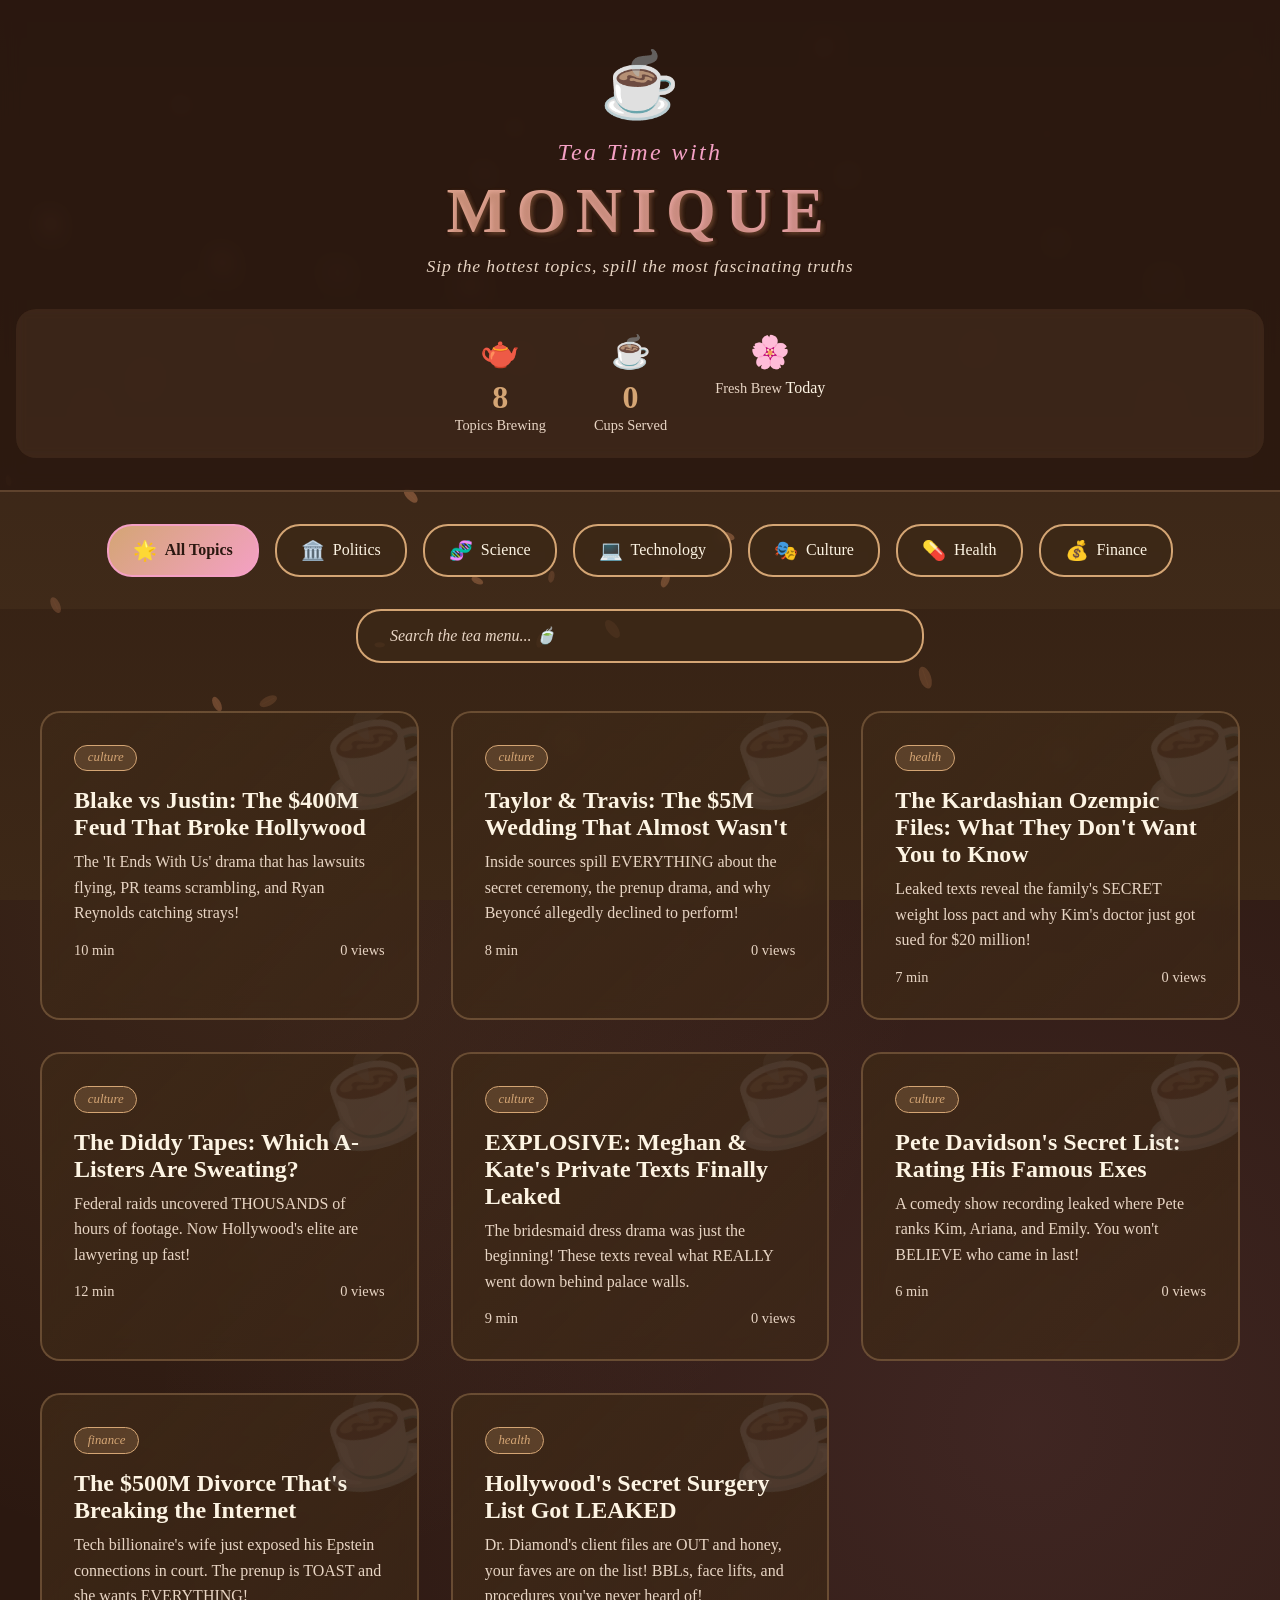
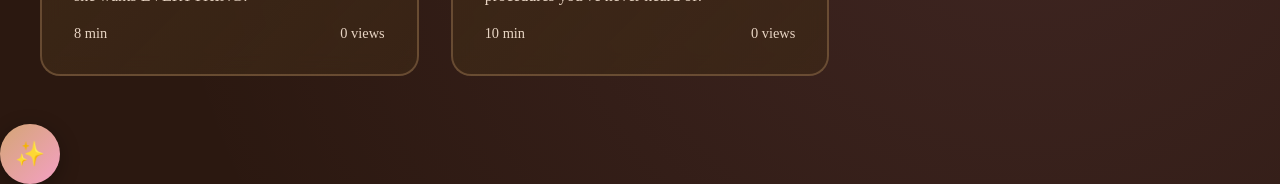
==== index.html @ 7e289575 "Initial commit - Tea Time with Monique TMZ Edition ☕" ====
<!DOCTYPE html>
<html lang="en">
<head>
    <meta charset="UTF-8">
    <meta name="viewport" content="width=device-width, initial-scale=1.0">
    <title>Tea Time with Monique - Where Complex Topics Become Delightfully Clear</title>
    <link rel="stylesheet" href="css/styles.css">
</head>
<body>
    <!-- Animated Background -->
    <div class="particles" id="particles"></div>
    
    <!-- Tea Steam Animation -->
    <div class="tea-steam-container">
        <div class="steam steam-1"></div>
        <div class="steam steam-2"></div>
        <div class="steam steam-3"></div>
    </div>
    
    <!-- Header -->
    <header class="main-header">
        <div class="logo-container">
            <div class="teacup">☕</div>
            <h1 class="elegant-title">Tea Time with</h1>
            <h1 class="glitch" data-text="MONIQUE">MONIQUE</h1>
            <p class="tagline">Sip the hottest topics, spill the most fascinating truths</p>
        </div>
        
        <div class="stats">
            <div class="stat">
                <span class="stat-icon">🫖</span>
                <span class="stat-number" id="topicCount">0</span>
                <span class="stat-label">Topics Brewing</span>
            </div>
            <div class="stat">
                <span class="stat-icon">☕</span>
                <span class="stat-number" id="viewCount">0</span>
                <span class="stat-label">Cups Served</span>
            </div>
            <div class="stat">
                <span class="stat-icon">🌸</span>
                <span class="stat-label">Fresh Brew</span>
                <span class="stat-value">Today</span>
            </div>
        </div>
    </header>    
    <!-- Navigation -->
    <nav class="category-nav">
        <button class="category-btn active" data-category="all">
            <span class="icon">🌟</span> All Topics
        </button>
        <button class="category-btn" data-category="politics">
            <span class="icon">🏛️</span> Politics
        </button>
        <button class="category-btn" data-category="science">
            <span class="icon">🧬</span> Science
        </button>
        <button class="category-btn" data-category="technology">
            <span class="icon">💻</span> Technology
        </button>
        <button class="category-btn" data-category="culture">
            <span class="icon">🎭</span> Culture
        </button>
        <button class="category-btn" data-category="health">
            <span class="icon">💊</span> Health
        </button>
        <button class="category-btn" data-category="finance">
            <span class="icon">💰</span> Finance
        </button>
    </nav>
    
    <!-- Search Bar -->
    <div class="search-container">
        <input type="text" id="searchInput" placeholder="Search the tea menu... 🍵" class="search-input">
    </div>    
    <!-- Main Content -->
    <main class="content">
        <div class="topics-grid" id="topicsGrid">
            <!-- Topics will be dynamically loaded here -->
        </div>
    </main>
    
    <!-- Modal -->
    <div class="modal" id="topicModal">
        <div class="modal-content">
            <button class="modal-close" onclick="closeModal()">&times;</button>
            <div class="modal-body" id="modalBody">
                <!-- Topic content will be loaded here -->
            </div>
        </div>
    </div>
    
    <!-- Floating Menu -->
    <div class="floating-menu">
        <button class="fab-btn" onclick="toggleMenu()">✨</button>
        <div class="fab-menu" id="fabMenu">
            <button class="fab-item" onclick="randomTopic()" title="Random Topic">🎲</button>
            <button class="fab-item" onclick="toggleDarkMode()" title="Toggle Dark Mode">🌓</button>
            <button class="fab-item" onclick="toggleFullscreen()" title="Fullscreen">⛶</button>
            <button class="fab-item" onclick="testModal()" title="Test Modal">🧪</button>
        </div>
    </div>
    
    <!-- Scripts -->
    <script src="js/particles.js"></script>
    <script src="js/main.js"></script>
</body>
</html>
---- css/styles.css ----
/* Tea Time with Monique - Elegant Tea Theme */

:root {
    --primary: #d4a574;        /* Warm tea brown */
    --secondary: #f4a0c4;      /* Rose tea pink */
    --accent: #8b5a3c;         /* Dark tea */
    --bg-dark: #2b1810;        /* Dark wood */
    --bg-card: #3d2817;        /* Warm brown */
    --text-primary: #fdf4e3;   /* Cream */
    --text-secondary: #e8d5c4; /* Light cream */
    --gradient-tea: linear-gradient(135deg, #d4a574 0%, #f4a0c4 100%);
    --gradient-rose: linear-gradient(135deg, #f4a0c4 0%, #ffd4e5 100%);
    --gradient-steam: linear-gradient(180deg, rgba(255,255,255,0.8) 0%, rgba(255,255,255,0) 100%);
}

* {
    margin: 0;
    padding: 0;
    box-sizing: border-box;
}

body {
    font-family: 'Georgia', 'Times New Roman', serif;
    background: var(--bg-dark);
    color: var(--text-primary);
    min-height: 100vh;
    overflow-x: hidden;
    position: relative;
    background-image: 
        radial-gradient(circle at 20% 50%, rgba(212, 165, 116, 0.1) 0%, transparent 50%),
        radial-gradient(circle at 80% 80%, rgba(244, 160, 196, 0.1) 0%, transparent 50%);
}
/* Particles Background - now with floating tea leaves */
.particles {
    position: fixed;
    top: 0;
    left: 0;
    width: 100%;
    height: 100%;
    z-index: -1;
    background: linear-gradient(to bottom, #2b1810 0%, #3d2817 100%);
}

/* Tea Steam Animation */
.tea-steam-container {
    position: fixed;
    bottom: -50px;
    left: 50%;
    transform: translateX(-50%);
    z-index: 0;
    pointer-events: none;
}

.steam {
    position: absolute;
    width: 60px;
    height: 100px;
    background: var(--gradient-steam);
    filter: blur(10px);
    opacity: 0;
    animation: steamFloat 4s infinite;
}

.steam-1 { animation-delay: 0s; left: -30px; }
.steam-2 { animation-delay: 1.5s; left: 0px; }
.steam-3 { animation-delay: 3s; left: 30px; }

@keyframes steamFloat {
    0% {
        transform: translateY(0) scaleX(1);
        opacity: 0;
    }
    15% {
        opacity: 0.5;
    }
    50% {
        transform: translateY(-200px) scaleX(1.5);
        opacity: 0.3;
    }
    100% {
        transform: translateY(-400px) scaleX(2);
        opacity: 0;
    }
}

/* Header */
.main-header {
    text-align: center;
    padding: 3rem 1rem 2rem;
    background: rgba(43, 24, 16, 0.8);
    backdrop-filter: blur(10px);
    border-bottom: 2px solid rgba(212, 165, 116, 0.3);
    position: relative;
}

/* Teacup Animation */
.teacup {
    font-size: 4rem;
    margin-bottom: 1rem;
    animation: teacupSway 3s ease-in-out infinite;
    display: inline-block;
}

@keyframes teacupSway {
    0%, 100% { transform: rotate(-5deg); }
    50% { transform: rotate(5deg); }
}

.elegant-title {
    font-size: 1.5rem;
    font-weight: 300;
    font-style: italic;
    color: var(--secondary);
    margin-bottom: 0.5rem;
    letter-spacing: 0.1em;
}

.logo-container h1.glitch {
    font-size: 4rem;
    font-weight: 900;
    letter-spacing: 0.15em;
    margin-bottom: 0.5rem;
    background: var(--gradient-tea);
    -webkit-background-clip: text;
    -webkit-text-fill-color: transparent;
    animation: shimmer 3s ease-in-out infinite;
}

@keyframes shimmer {
    0%, 100% { filter: brightness(1) drop-shadow(0 0 20px rgba(212, 165, 116, 0.5)); }
    50% { filter: brightness(1.2) drop-shadow(0 0 30px rgba(244, 160, 196, 0.8)); }
}
/* Glitch Effect - Subtle tea-themed */
.glitch {
    position: relative;
    text-shadow: 2px 2px 4px rgba(139, 90, 60, 0.3);
}

.glitch::before,
.glitch::after {
    content: attr(data-text);
    position: absolute;
    top: 0;
    left: 0;
    width: 100%;
    height: 100%;
    opacity: 0.8;
}

.glitch::before {
    animation: glitch-1 0.3s infinite;
    color: var(--primary);
    z-index: -1;
}

.glitch::after {
    animation: glitch-2 0.3s infinite;
    color: var(--secondary);
    z-index: -2;
}

@keyframes glitch-1 {
    0%, 100% { clip-path: inset(0 0 0 0); }
    20% { clip-path: inset(20% 0 60% 0); transform: translate(-1px, 1px); }
}
@keyframes glitch-2 {
    0%, 100% { clip-path: inset(0 0 0 0); }
    20% { clip-path: inset(30% 0 40% 0); transform: translate(1px, -1px); }
}

/* Header Elements */
.subtitle {
    font-size: 2rem;
    color: var(--primary);
    margin-bottom: 0.5rem;
}

.tagline {
    color: var(--text-secondary);
    font-size: 1.1rem;
    font-style: italic;
    letter-spacing: 0.05em;
}

/* Stats */
.stats {
    display: flex;
    justify-content: center;
    gap: 3rem;
    margin-top: 2rem;
    padding: 1.5rem;
    background: rgba(212, 165, 116, 0.1);
    border-radius: 20px;
    backdrop-filter: blur(5px);
}
.stat {
    text-align: center;
    position: relative;
}

.stat-icon {
    display: block;
    font-size: 2rem;
    margin-bottom: 0.5rem;
    animation: float 3s ease-in-out infinite;
}

.stat:nth-child(1) .stat-icon { animation-delay: 0s; }
.stat:nth-child(2) .stat-icon { animation-delay: 1s; }
.stat:nth-child(3) .stat-icon { animation-delay: 2s; }

@keyframes float {
    0%, 100% { transform: translateY(0); }
    50% { transform: translateY(-10px); }
}

.stat-number {
    display: block;
    font-size: 2rem;
    font-weight: bold;
    color: var(--primary);
}

.stat-label {
    color: var(--text-secondary);
    font-size: 0.9rem;
}

/* Navigation - Tea Service Menu */
.category-nav {
    display: flex;
    justify-content: center;
    flex-wrap: wrap;
    gap: 1rem;
    padding: 2rem 1rem;
    background: rgba(212, 165, 116, 0.05);
}

.category-btn {
    background: rgba(61, 40, 23, 0.8);
    border: 2px solid var(--primary);
    color: var(--text-primary);
    padding: 0.8rem 1.5rem;
    border-radius: 25px;
    cursor: pointer;
    transition: all 0.3s ease;
    display: flex;
    align-items: center;
    gap: 0.5rem;
    font-size: 1rem;
    font-family: Georgia, serif;
    backdrop-filter: blur(5px);
}
.category-btn:hover {
    transform: translateY(-2px);
    box-shadow: 0 5px 20px rgba(212, 165, 116, 0.4);
    background: rgba(212, 165, 116, 0.2);
}

.category-btn.active {
    background: var(--gradient-tea);
    border-color: var(--secondary);
    color: var(--bg-dark);
    font-weight: bold;
}

.category-btn .icon {
    font-size: 1.2rem;
}

/* Search - Tea Menu */
.search-container {
    max-width: 600px;
    margin: 0 auto;
    padding: 0 1rem;
}

.search-input {
    width: 100%;
    padding: 1rem 2rem;
    background: rgba(61, 40, 23, 0.8);
    border: 2px solid var(--primary);
    border-radius: 25px;
    color: var(--text-primary);
    font-size: 1rem;
    font-family: Georgia, serif;
    transition: all 0.3s ease;
}

.search-input::placeholder {
    color: var(--text-secondary);
    font-style: italic;
}
.search-input:focus {
    outline: none;
    border-color: var(--secondary);
    box-shadow: 0 0 30px rgba(244, 160, 196, 0.3);
    background: rgba(61, 40, 23, 0.9);
}

/* Topics Grid */
.content {
    padding: 3rem 1rem;
}

.topics-grid {
    display: grid;
    grid-template-columns: repeat(auto-fill, minmax(300px, 1fr));
    gap: 2rem;
    max-width: 1200px;
    margin: 0 auto;
}

/* Topic Card - Tea Cup Style */
.topic-card {
    background: linear-gradient(135deg, rgba(61, 40, 23, 0.9) 0%, rgba(61, 40, 23, 0.7) 100%);
    border-radius: 20px;
    padding: 2rem;
    cursor: pointer;
    transition: all 0.3s ease;
    position: relative;
    overflow: hidden;
    border: 2px solid rgba(212, 165, 116, 0.3);
    backdrop-filter: blur(10px);
}

.topic-card::before {
    content: '☕';
    position: absolute;
    top: -20px;
    right: -20px;
    font-size: 100px;
    opacity: 0.1;
    transform: rotate(-15deg);
    transition: all 0.3s ease;
}
.topic-card:hover {
    transform: translateY(-5px);
    border-color: var(--secondary);
    box-shadow: 0 10px 40px rgba(244, 160, 196, 0.3);
    background: linear-gradient(135deg, rgba(61, 40, 23, 0.95) 0%, rgba(212, 165, 116, 0.2) 100%);
}

.topic-card:hover::before {
    opacity: 0.2;
    transform: rotate(-20deg) scale(1.1);
}

.topic-category {
    display: inline-block;
    padding: 0.3rem 0.8rem;
    background: rgba(212, 165, 116, 0.2);
    color: var(--primary);
    border: 1px solid var(--primary);
    border-radius: 15px;
    font-size: 0.8rem;
    margin-bottom: 1rem;
    font-style: italic;
}
.topic-title {
    font-size: 1.5rem;
    margin-bottom: 0.5rem;
    color: var(--text-primary);
}

.topic-description {
    color: var(--text-secondary);
    line-height: 1.6;
    margin-bottom: 1rem;
}

.topic-meta {
    display: flex;
    justify-content: space-between;
    align-items: center;
    color: var(--text-secondary);
    font-size: 0.9rem;
}

/* Modal - Tea Service */
.modal {
    display: none;
    position: fixed;
    top: 0;
    left: 0;
    width: 100%;
    height: 100%;
    background: rgba(43, 24, 16, 0.95);
    z-index: 1000;
    overflow-y: auto;
}
.modal.active {
    display: block;
    animation: fadeIn 0.3s ease;
}

.modal-content {
    max-width: 900px;
    margin: 2rem auto;
    background: linear-gradient(135deg, rgba(61, 40, 23, 0.98) 0%, rgba(61, 40, 23, 0.95) 100%);
    border-radius: 20px;
    position: relative;
    animation: slideUp 0.3s ease;
    border: 2px solid rgba(212, 165, 116, 0.3);
    box-shadow: 0 20px 60px rgba(0, 0, 0, 0.5);
}

.modal-close {
    position: absolute;
    top: 1rem;
    right: 1rem;
    background: none;
    border: none;
    color: var(--primary);
    font-size: 2rem;
    cursor: pointer;
    z-index: 10;
    transition: transform 0.3s ease;
}

.modal-close:hover {
    transform: rotate(90deg);
    color: var(--secondary);
}
.modal-body {
    padding: 3rem;
    color: var(--text-primary);
    line-height: 1.8;
    font-family: Georgia, serif;
}
}

/* Floating Menu */
.floating-menu {
    position: fixed;
    bottom: 2rem;
    right: 2rem;
    z-index: 999;
}

.fab-btn {
    width: 60px;
    height: 60px;
    border-radius: 50%;
    background: var(--gradient-tea);
    border: none;
    color: var(--bg-dark);
    font-size: 1.5rem;
    cursor: pointer;
    box-shadow: 0 5px 20px rgba(0, 0, 0, 0.3);
    transition: transform 0.3s ease;
}

.fab-btn:hover {
    transform: scale(1.1) rotate(15deg);
}
.fab-menu {
    position: absolute;
    bottom: 70px;
    right: 0;
    display: none;
    flex-direction: column;
    gap: 0.5rem;
}

.fab-menu.active {
    display: flex;
}

.fab-item {
    width: 50px;
    height: 50px;
    border-radius: 50%;
    background: var(--bg-card);
    border: 2px solid var(--primary);
    color: var(--primary);
    font-size: 1.2rem;
    cursor: pointer;
    transition: all 0.3s ease;
}

.fab-item:hover {
    background: var(--primary);
    color: var(--bg-dark);
    transform: scale(1.1);
}
/* Animations */
@keyframes fadeIn {
    from { opacity: 0; }
    to { opacity: 1; }
}

@keyframes slideUp {
    from { transform: translateY(50px); opacity: 0; }
    to { transform: translateY(0); opacity: 1; }
}

/* Responsive */
@media (max-width: 768px) {
    .logo-container h1 {
        font-size: 2.5rem;
    }
    
    .stats {
        gap: 1.5rem;
    }
    
    .topics-grid {
        grid-template-columns: 1fr;
    }
    
    .modal-body {
        padding: 2rem;
    }
}

/* Light mode - Afternoon tea theme */
body.light-mode {
    --bg-dark: #fdf4e3;           /* Cream */
    --bg-card: #ffffff;           /* White china */
    --text-primary: #3d2817;      /* Dark tea */
    --text-secondary: #8b5a3c;    /* Medium tea */
    --primary: #8b5a3c;           /* Dark tea for light mode */
    --secondary: #d4a574;         /* Light tea */
    background-image: 
        radial-gradient(circle at 20% 50%, rgba(212, 165, 116, 0.15) 0%, transparent 50%),
        radial-gradient(circle at 80% 80%, rgba(244, 160, 196, 0.15) 0%, transparent 50%);
}
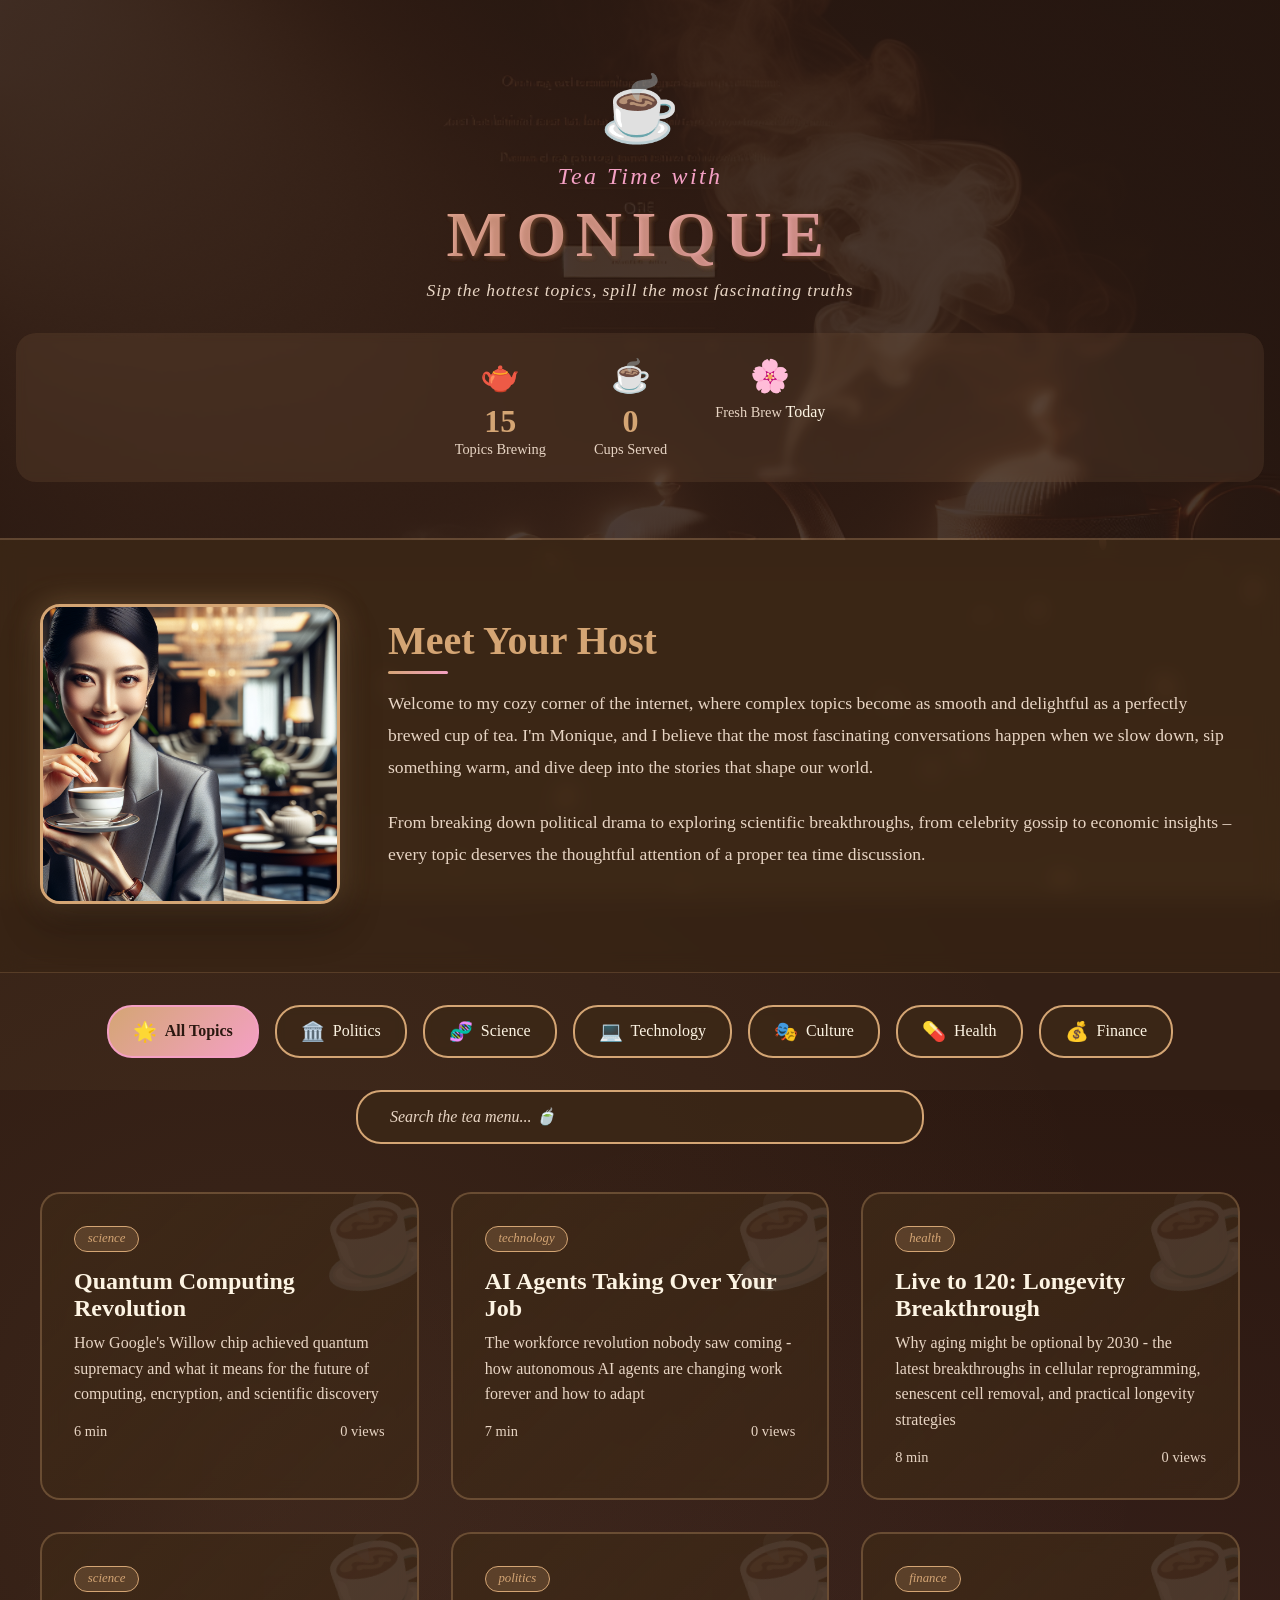
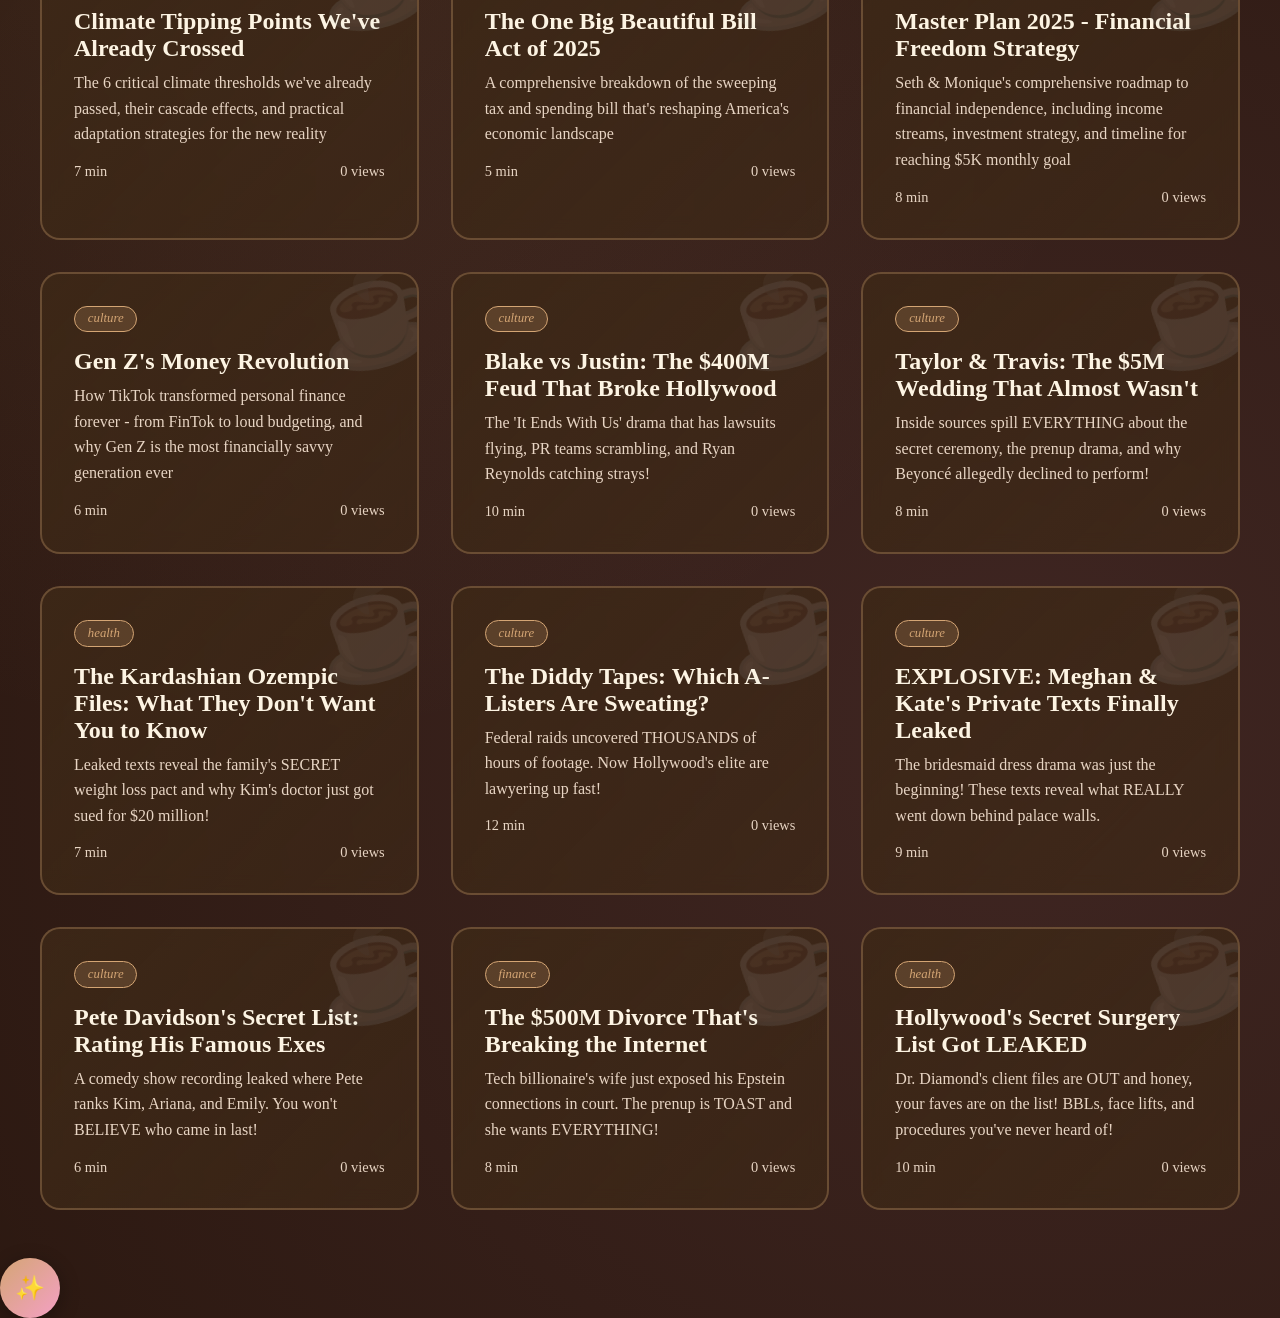
==== commit 7c2bc922: "Add stunning AI-generated assets and enhanced visual design ✨ Features: - AI-generated hero backgrou" ====
--- a/index.html
+++ b/index.html
@@ -43,7 +43,22 @@
                 <span class="stat-value">Today</span>
             </div>
         </div>
-    </header>    
+    </header>
+    
+    <!-- About Monique Section -->
+    <section class="about-section">
+        <div class="about-container">
+            <div class="about-image">
+                <img src="assets/20250613_113931_professional_portrait_of_an_elegant_woman_enjoying_1024_1024_standard.png" alt="Monique enjoying tea" class="portrait-image">
+            </div>
+            <div class="about-content">
+                <h2>Meet Your Host</h2>
+                <p>Welcome to my cozy corner of the internet, where complex topics become as smooth and delightful as a perfectly brewed cup of tea. I'm Monique, and I believe that the most fascinating conversations happen when we slow down, sip something warm, and dive deep into the stories that shape our world.</p>
+                <p>From breaking down political drama to exploring scientific breakthroughs, from celebrity gossip to economic insights – every topic deserves the thoughtful attention of a proper tea time discussion.</p>
+            </div>
+        </div>
+    </section>
+    
     <!-- Navigation -->
     <nav class="category-nav">
         <button class="category-btn active" data-category="all">
--- a/css/styles.css
+++ b/css/styles.css
@@ -87,10 +87,19 @@
 .main-header {
     text-align: center;
     padding: 3rem 1rem 2rem;
-    background: rgba(43, 24, 16, 0.8);
+    background: 
+        linear-gradient(rgba(43, 24, 16, 0.85), rgba(43, 24, 16, 0.85)),
+        url('../assets/20250613_113824_elegant_hero_image_for_a_luxury_tea_website_featur_1024_1024_standard.png');
+    background-size: cover;
+    background-position: center;
+    background-attachment: fixed;
     backdrop-filter: blur(10px);
     border-bottom: 2px solid rgba(212, 165, 116, 0.3);
     position: relative;
+    min-height: 60vh;
+    display: flex;
+    flex-direction: column;
+    justify-content: center;
 }
 
 /* Teacup Animation */
@@ -514,6 +523,92 @@
     }
 }
 
+/* About Section */
+.about-section {
+    padding: 4rem 2rem;
+    background: rgba(61, 40, 23, 0.6);
+    backdrop-filter: blur(10px);
+    border-bottom: 1px solid rgba(212, 165, 116, 0.2);
+}
+
+.about-container {
+    max-width: 1200px;
+    margin: 0 auto;
+    display: grid;
+    grid-template-columns: 300px 1fr;
+    gap: 3rem;
+    align-items: center;
+}
+
+.about-image {
+    position: relative;
+}
+
+.portrait-image {
+    width: 100%;
+    height: 300px;
+    object-fit: cover;
+    border-radius: 20px;
+    border: 3px solid var(--primary);
+    box-shadow: 
+        0 20px 40px rgba(0, 0, 0, 0.3),
+        0 0 30px rgba(212, 165, 116, 0.3);
+    transition: transform 0.3s ease, box-shadow 0.3s ease;
+}
+
+.portrait-image:hover {
+    transform: translateY(-10px);
+    box-shadow: 
+        0 30px 60px rgba(0, 0, 0, 0.4),
+        0 0 50px rgba(212, 165, 116, 0.5);
+}
+
+.about-content h2 {
+    font-size: 2.5rem;
+    color: var(--primary);
+    margin-bottom: 1.5rem;
+    font-family: 'Georgia', serif;
+    position: relative;
+}
+
+.about-content h2::after {
+    content: '';
+    position: absolute;
+    bottom: -10px;
+    left: 0;
+    width: 60px;
+    height: 3px;
+    background: var(--gradient-tea);
+    border-radius: 2px;
+}
+
+.about-content p {
+    font-size: 1.1rem;
+    line-height: 1.8;
+    color: var(--text-secondary);
+    margin-bottom: 1.5rem;
+    font-family: 'Georgia', serif;
+}
+
+/* Responsive for About Section */
+@media (max-width: 768px) {
+    .about-container {
+        grid-template-columns: 1fr;
+        gap: 2rem;
+        text-align: center;
+    }
+    
+    .portrait-image {
+        height: 250px;
+        max-width: 250px;
+        margin: 0 auto;
+    }
+    
+    .about-section {
+        padding: 3rem 1rem;
+    }
+}
+
 /* Light mode - Afternoon tea theme */
 body.light-mode {
     --bg-dark: #fdf4e3;           /* Cream */
